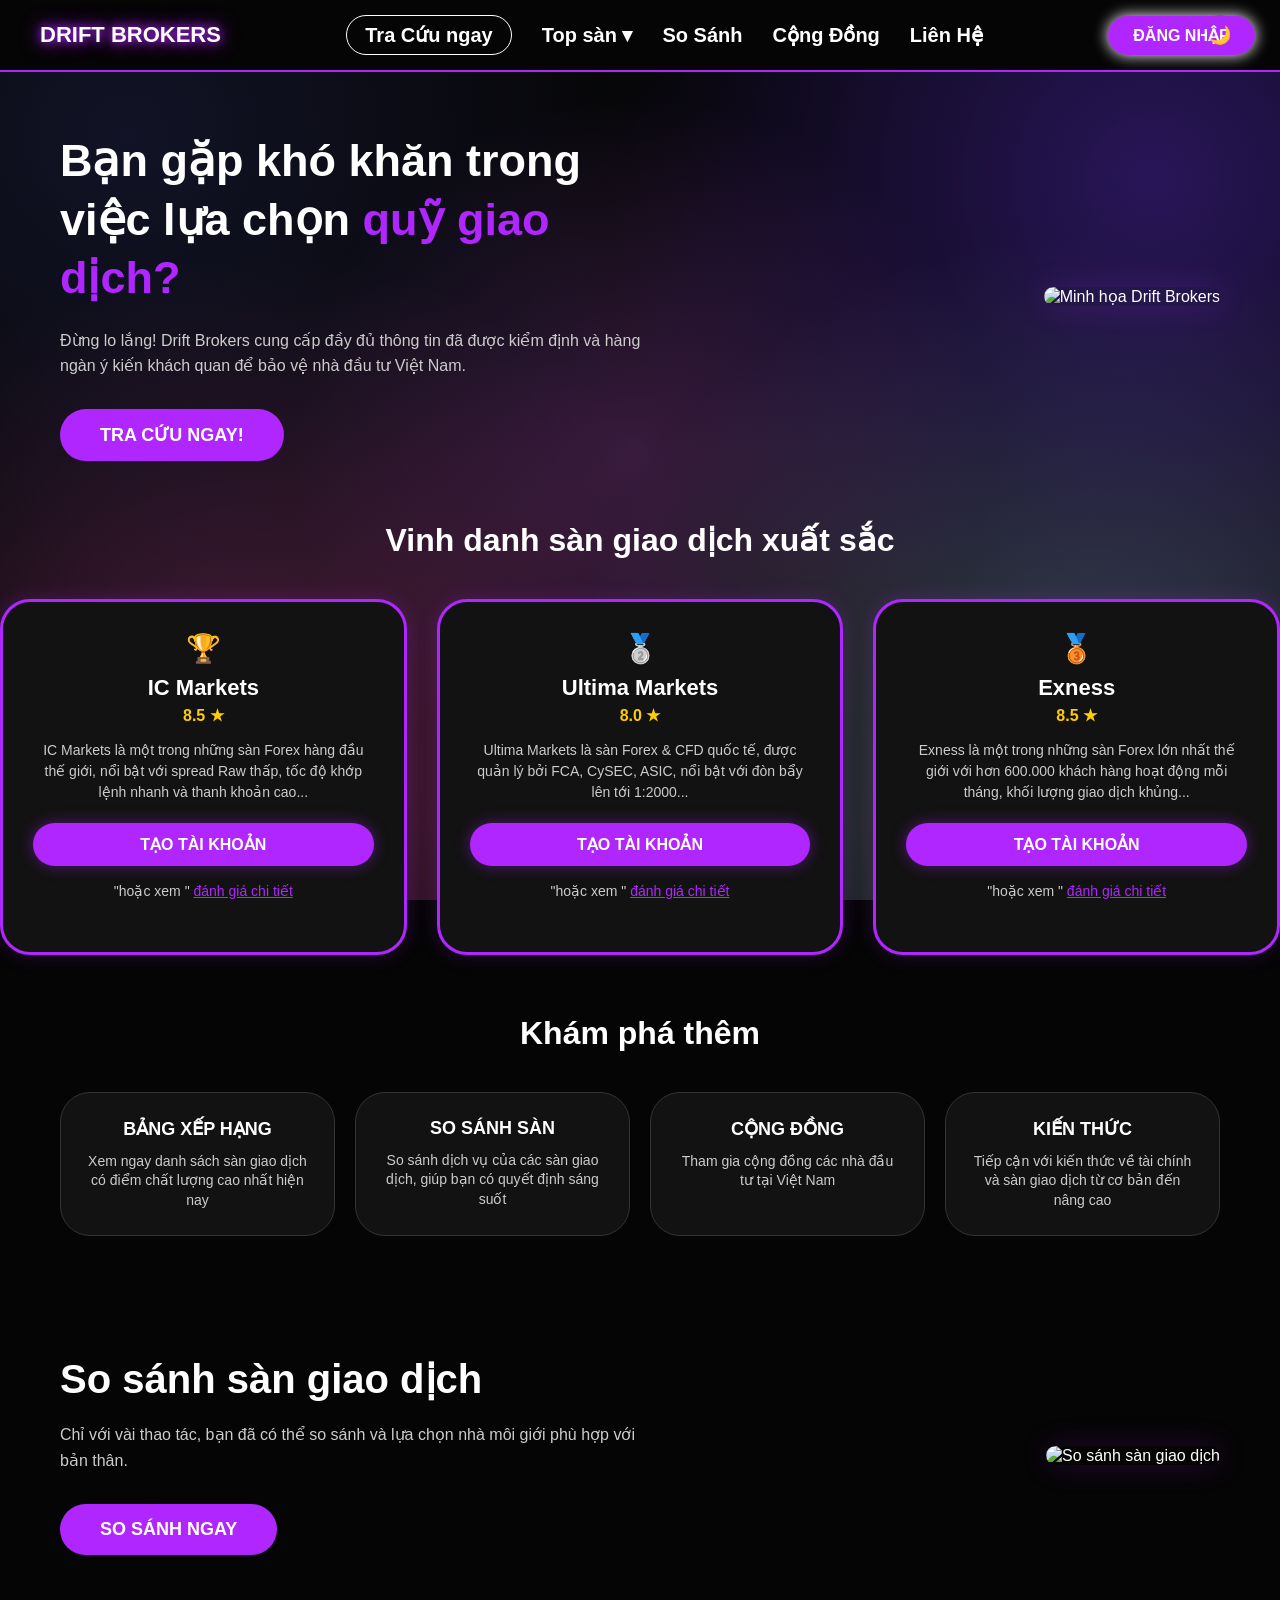
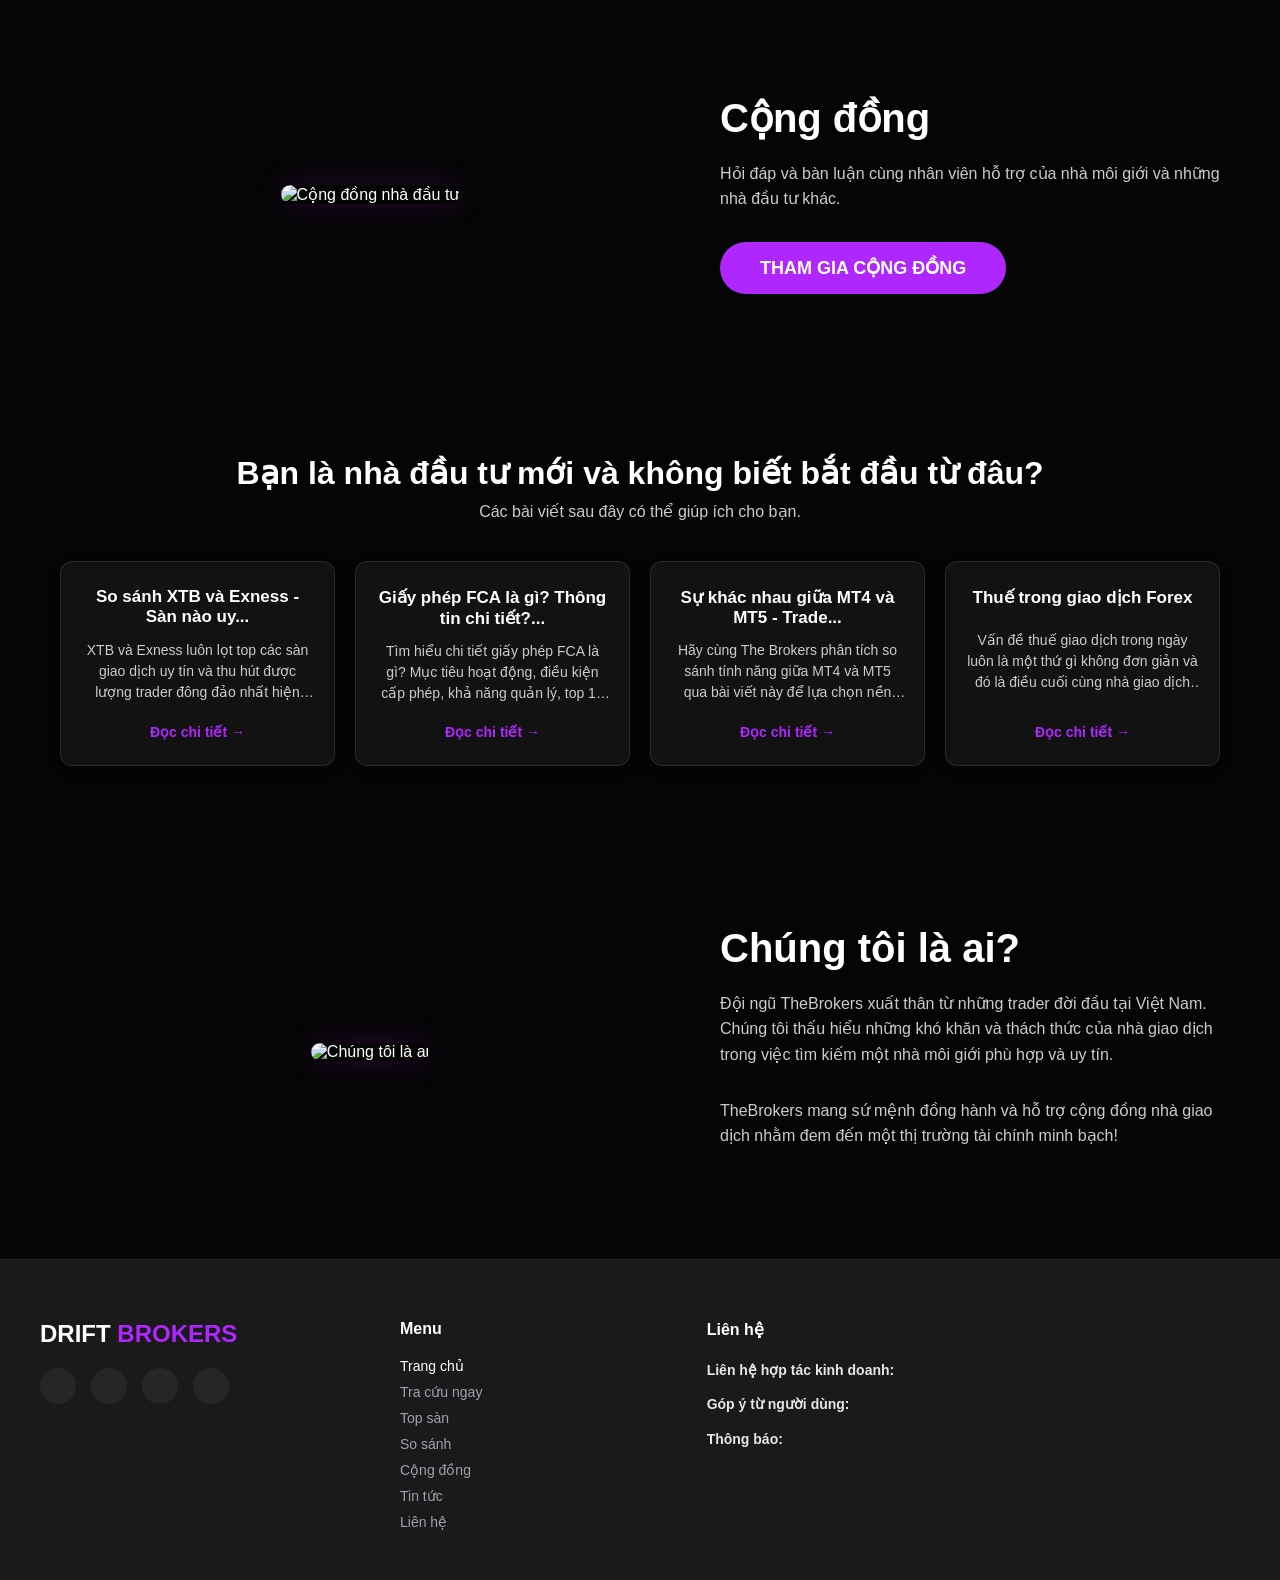
==== index.html @ eaf584ca "1" ====
<!DOCTYPE html>
<html lang="vi">
    <head>
        <meta charset="UTF-8">
        <title> Drift brokers - Nền Tảng Việt Nam </title>
        <link rel="stylesheet" href="style.css">
    </head>
    <body>
        <!--#region 1. thanh menu -->
        <header class="navbar">
            <div class="logo"> DRIFT BROKERS </div>
            <nav>
                <ul class="nav-links">
                    <li><a href="tracuu.html" class="btn-outline">Tra Cứu ngay</a></li>
                    <li class="dropdown">
                        <a href="#">Top sàn ▾</a>
                        <ul class="dropdown-content">
                            <li><a href="#">Sàn Ngoại Hối (Forex)</a></li>
                            <li><a href="#">Quỹ Cấp Vốn</a></li>
                        </ul>
                    </li>
                    <li><a href="a">So Sánh</a></li>
                    <li><a href="a">Cộng Đồng</a></li>
                    <li><a href="a">Liên Hệ</a></li>
                </ul>
            </nav>
            <a href="#" class="btn-login">ĐĂNG NHẬP</a>
            <button id="btn-doi-mau" class="theme-btn" title="Chuyển đổi giao diện">🌙</button>
        </header>
        <!-- #endregion -->
        <!--#region 2. Trang chủ -->
        <section class="hero-section">
        <div class="hero-content">
            <h1>Bạn gặp khó khăn trong việc lựa chọn <span class="highlight">quỹ giao dịch?</span></h1>
            <p>Đừng lo lắng! Drift Brokers cung cấp đầy đủ thông tin đã được kiểm định và hàng ngàn ý kiến khách quan để bảo vệ nhà đầu tư Việt Nam.</p>
            <a href="#" class="btn-primary">TRA CỨU NGAY!</a>
        </div>
        <div class="hero-image">
            <img src="https://via.placeholder.com/500x400/111111/b026ff?text=Drift+Brokers" alt="Minh họa Drift Brokers">
        </div>
        </section>
        <!-- #endregion -->
        <!--#region 3. phần vinh danh phần giao dịch xuất sắc -->
    <section class="container-selection">
        <h2 class="section-title">Vinh danh sàn giao dịch xuất sắc</h2>
        <div class="cards-grid-3">
            <!--thẻ sàn 1-->
            <div class="featured-card">
                <div class="card-badge">🏆</div>
                <h3>IC Markets</h3>
                <span class="rating">8.5 ★</span>
                <p>IC Markets là một trong những sàn Forex hàng đầu thế giới, nổi bật với spread Raw thấp, tốc độ khớp lệnh nhanh và thanh khoản cao...</p>
                <a href="#" class="btn-card">TẠO TÀI KHOẢN</a>
                <p class="card-sub">"hoặc xem "
                    <a href="#">đánh giá chi tiết</a>
                </p>
            </div>
            <!--thẻ sàn 2 -->
            <div class="featured-card">
                <div class="card-badge">🥈</div>
                <h3>Ultima Markets</h3>
                <span class="rating">8.0 ★</span>
                <p>Ultima Markets là sàn Forex & CFD quốc tế, được quản lý bởi FCA, CySEC, ASIC, nổi bật với đòn bẩy lên tới 1:2000...</p>
                <a href="#" class="btn-card">TẠO TÀI KHOẢN</a>
                <p class="card-sub">"hoặc xem "
                    <a href="#">đánh giá chi tiết</a>
                </p>
            </div>
            <!--thẻ sàn 3 -->
            <div class="featured-card">
                <div class="card-badge">🥉</div>
                <h3>Exness</h3>
                <span class="rating">8.5 ★</span>
                <p>Exness là một trong những sàn Forex lớn nhất thế giới với hơn 600.000 khách hàng hoạt động mỗi tháng, khối lượng giao dịch khủng...</p>
                <a href="#" class="btn-card">TẠO TÀI KHOẢN</a>
                <p class="card-sub">"hoặc xem "
                    <a href="#">đánh giá chi tiết</a>
        </div>
    </section>
    <!--#endregion-->
        <!--#region 4. phần khám phá thêm-->
    <section class="container-section">
        <h2 class="section-title">Khám phá thêm</h2>
        <div class="cards-grid-4">
            <div class="explore-card">
                <h3>BẢNG XẾP HẠNG</h3>
                <p>Xem ngay danh sách sàn giao dịch có điểm chất lượng cao nhất hiện nay</p>
            </div>
            <div class="explore-card">
                <h3>SO SÁNH SÀN</h3>
                <p>So sánh dịch vụ của các sàn giao dịch, giúp bạn có quyết định sáng suốt</p>
            </div>
            <div class="explore-card">
                <h3>CỘNG ĐỒNG</h3>
                <p>Tham gia cộng đồng các nhà đầu tư tại Việt Nam</p>
            </div>
            <div class="explore-card">
                <h3>KIẾN THỨC</h3>
                <p>Tiếp cận với kiến thức về tài chính và sàn giao dịch từ cơ bản đến nâng cao</p>
            </div>
        </div>
    </section> 
    <!-- #endregion -->   
        <!--#region 5. khu vực so sánh sàn giao dịch-->
    <section class="hero-section">
        <div class="hero-content">
            <h2>So sánh sàn giao dịch</h2>
            <p>Chỉ với vài thao tác, bạn đã có thể so sánh và lựa chọn nhà môi giới phù hợp với bản thân.</p>
            <a href="#" class="btn-primary">SO SÁNH NGAY</a>
        </div>
    
        <div class="hero-image">
            <img src="https://via.placeholder.com/500x350/111111/00bff?text=So+Sanh+San+Giao+Dich" alt="So sánh sàn giao dịch">
        </div>
    </section>   
        <!-- #endregion -->
        <!--#region 6. khu vực Cộng đồng-->
    <section class="community-section">
        <div class="hero-content">
            <h2>Cộng đồng</h2>
            <p>Hỏi đáp và bàn luận cùng nhân viên hỗ trợ của nhà môi giới và những nhà đầu tư khác.</p>
            <a href="#" class="btn-primary">THAM GIA CỘNG ĐỒNG</a>
        </div>
        <div class="hero-image">
            <img src="https://via.placeholder.com/500x350/111111/00bfff?text=Cong+Dong+Dau+Tu" alt="Cộng đồng nhà đầu tư">
        </div>
    </section>
        <!-- #endregion -->
        <!--#region 7. các bài viết có thể giúp ích-->
    <section class="beginner-section">
        <div class="beginner-header">
            <h2>Bạn là nhà đầu tư mới và không biết bắt đầu từ đâu?</h2>
            <p>Các bài viết sau đây có thể giúp ích cho bạn.</p>
        </div>
        <div class="card-grid">
            <!-- Thẻ bài viết 1 -->
            <div class="article-card">
                <h3>So sánh XTB và Exness - Sàn nào uy...</h3>
                <p>XTB và Exness luôn lọt top các sàn giao dịch uy tín và thu hút được lượng trader đông đảo nhất hiện nay. The Brokers sẽ giúp bạn biết nên lựa chọn sàn nào.</p>
                <a href="#" class="read-more">Đọc chi tiết →</a>
            </div>

            <!-- Thẻ bài viết 2 -->
            <div class="article-card">
                <h3>Giấy phép FCA là gì? Thông tin chi tiết?...</h3>
                <p>Tìm hiểu chi tiết giấy phép FCA là gì? Mục tiêu hoạt động, điều kiện cấp phép, khả năng quản lý, top 10 sàn có giấy phép của FCA nay.</p>
                <a href="#" class="read-more">Đọc chi tiết →</a>
            </div>

            <!-- Thẻ bài viết 3 -->
            <div class="article-card">
                <h3>Sự khác nhau giữa MT4 và MT5 - Trade...</h3>
                <p>Hãy cùng The Brokers phân tích so sánh tính năng giữa MT4 và MT5 qua bài viết này để lựa chọn nền tảng phù hợp với bạn nhất! Xem ngay!</p>
                <a href="#" class="read-more">Đọc chi tiết →</a>
            </div>

            <!-- Thẻ bài viết 4 -->
            <div class="article-card">
                <h3>Thuế trong giao dịch Forex</h3>
                <p>Vấn đề thuế giao dịch trong ngày luôn là một thứ gì không đơn giản và đó là điều cuối cùng nhà giao dịch muốn giải quyết sau một năm trầy trật, hy vọng sẽ kết thúc với nhiều lợi nhuận. Báo cáo thuế có vô số quy tắc và tiềm ẩn nhiều nghĩa vụ. Bài viết này phân tích cách tính khung thuế, sự khác nhau của các khu vực, các quy tắc cần lưu ý, cũng như đưa ra một số bí quyết vô giá để tính thuế hiệu quả.</p>
                <a href="#" class="read-more">Đọc chi tiết →</a>
            </div>
        </div>
    </section>
        <!-- #endregion -->
        <!--#region 8. phần chúng tôi là ai-->
    <section class="community-section">
        <div class="hero-content">
            <h2>Chúng tôi là ai?</h2>
            <p>Đội ngũ TheBrokers xuất thân từ những trader đời đầu tại Việt Nam. Chúng tôi thấu hiểu những khó khăn và thách thức của nhà giao dịch trong việc tìm kiếm một nhà môi giới phù hợp và uy tín.</p>
            <p>TheBrokers mang sứ mệnh đồng hành và hỗ trợ cộng đồng nhà giao dịch nhằm đem đến một thị trường tài chính minh bạch!</p>
        </div>
        <div class="hero-image">
            <img src="đường-dẫn-ảnh-minh-hoạ của-bạn" alt="Chúng tôi là ai">
        </div>
    </section>
        <!-- #endregion -->
    <script src="scrift.js"></script>
    </body>
    <footer class="site-footer">
        <div class="footer-container">    
            <div class="footer-col footer-brand">
                <h2 class="footer-logo">DRIFT <span>BROKERS</span></h2>
                <div class="social-icons">
                    <a href="https://www.facebook.com/" target="_blank"><i class="fab fa-facebook-f"></i></a>
                    <a href="https://x.com/?lang=vi" target="_blank"><i class="fab fa-twitter"></i></a>
                    <a href="https://www.instagram.com/" target="_blank"><i class="fab fa-instagram"></i></a>
                    <a href="https://www.youtube.com/" target="_blank"><i class="fab fa-youtube"></i></a>
                </div>
            </div>
            <div class="footer-col">
                <h3>Menu</h3>
                <ul class="footer-menu">
                    <li><a href="#" class="active">Trang chủ</a></li>
                    <li><a href="#">Tra cứu ngay</a></li>
                    <li><a href="#">Top sàn</a></li>
                    <li><a href="#">So sánh</a></li>
                    <li><a href="#">Cộng đồng</a></li>
                    <li><a href="#">Tin tức</a></li>
                    <li><a href="#">Liên hệ</a></li>
                </ul>
            </div>
            <div class="footer-col footer-contact">
                <h3>Liên hệ</h3>
                <p><strong>Liên hệ hợp tác kinh doanh:</strong> </p>
                <p><strong>Góp ý từ người dùng:</strong> </p>
                <p><strong>Thông báo:</strong> </p>
            </div>
        </div>
    </footer>
</html>
---- style.css ----
/* --- 1. Thiết lập khung toàn trang --- */
* {
    margin: 0; 
    padding: 0; 
    box-sizing: border-box;
}

/* ==========================================
   HỆ THỐNG BIẾN MÀU SÁNG / TỐI (THEME)
=========================================== */
:root {
    --bg-main: #050505;
    --bg-card: #121212;
    --text-main: #ffffff;
    --text-muted: #cccccc;
    --border-color: #b026ff;
}

body.light-mode {
    --bg-main: #f8fafc;
    --bg-card: #ffffff;
    --text-main: #0f172a;
    --text-muted: #475569;
    --border-color: #cbd5e1;
}

body {
    background-color: var(--bg-main);
    color: var(--text-main);
    font-family: 'Inter', -apple-system, BlinkMacSystemFont, "Segoe UI", Roboto, Helvetica, Arial, sans-serif;
    transition: background-color 0.3s ease, color 0.3s ease;
    background-image: 
        radial-gradient(circle at 10% 15%, rgba(33, 36, 77, 0.45) 0%, transparent 40%),
        radial-gradient(circle at 90% 20%, rgba(74, 38, 171, 0.5) 0%, transparent 40%),
        radial-gradient(circle at 50% 50%, rgba(149, 67, 167, 0.35) 0%, transparent 45%),
        radial-gradient(circle at 20% 85%, rgba(227, 80, 168, 0.35) 0%, transparent 40%),
        radial-gradient(circle at 85% 85%, rgba(184, 231, 234, 0.3) 0%, transparent 40%);
    background-attachment: fixed;
}

/* --- 2. Thanh menu --- */
.navbar {
    background-color: var(--bg-main);
    padding: 15px 40px;
    display: flex;
    justify-content: space-between;
    align-items: center;
    border-bottom: 2px solid var(--border-color);
    transition: 0.3s;
}

.logo{
    color: var(--text-main); 
    font-size: 22px;
    font-weight: bold;
    text-shadow: 0 0 10px #b026ff, 0 0 20px #b026ff;
}
.nav-links {
    list-style: none;
    display: flex;
    align-items: center;
    gap: 30px;
}
.nav-links li a {
    color: var(--text-main);
    text-decoration: none;
    font-size: 20px;
    font-weight: bold;
    transition: 0.3s;
}
.nav-links li a:hover {
    color: #b026ff;
}
.btn-login {
    background-color: #b026ff;
    color: #ffffff;
    padding: 10px 25px;
    border-radius: 25px;
    text-decoration: none; 
    font-weight: bold;
    box-shadow: 0 0 15px #ffffff;
    transition: 0.3s;
}
.btn-login:hover{
    background-color: var(--text-main);
    color: #b026ff;
    box-shadow: 0 0 15px #ffffff;
}
.btn-outline{
    border: 1px solid;
    padding: 8px 18px;
    border-radius: 20px;
    color: var(--text-main);
}

/* --- TÍNH NĂNG NÚT BẤM SÁNG / TỐI --- */
.theme-btn {
    background: none;
    border: 1px solid var(--border-color);
    border-radius: 50%;
    width: 40px;
    height: 40px;
    cursor: pointer;
    font-size: 18px;
    display: flex;
    align-items: center;
    justify-content: center;
    transition: 0.3s;
    margin-left: -180px;
}

.theme-btn:hover {
    transform: scale(1.1);
}

/* Menu thả xuống (Dropdown) */
.dropdown{
    position: relative;
}
.dropdown-content{
    display: none;
    position: absolute;
    top: 100%;
    left: 0;
    background-color: var(--bg-card);
    min-width: 180px;
    border-radius: 8px;
    border: 1px solid #b026ff;
    padding: 10px 0;
    margin-top: 15px;
}
.dropdown-content li a {
    display: block;
    padding: 12px 20px;
    font-weight: normal;
    white-space: nowrap;
    color: var(--text-main);
}
.dropdown:hover .dropdown-content{
    display: block;
}
.dropdown-content li a:hover {
    background-color: rgba(176, 38, 255, 0.1);
}

/* Phần trang chủ (hero-section) */
.hero-section{
    display: flex;
    align-items: center;
    justify-content: space-between;
    max-width: 1200px;
    margin: 80px auto;
    padding: 0 20px;
    gap: 50px;
}
.hero-content{
    flex: 1;
}
.hero-content h1{
    font-size: 45px;
    color: var(--text-main);
    margin-bottom: 20px;
    line-height: 1.3;
}
.hero-content .highlight {
    color: #b026ff;
    /*text-shadow: 0 0 15px #b026ff;*/
}
.hero-content p {
    font-size: 18px;
    color: var(--text-muted);
    margin-bottom: 30px;
    line-height: 1.6;
}
.btn-primary {
    display: inline-block;
    background-color: #b026ff;
    color: #ffffff;
    padding: 15px 40px;
    font-size: 18px;
    font-weight: bold;
    border-radius: 30px;
    text-decoration: none;
    /*box-shadow: 0 0 15px #b026ff;*/
    transition: 0.3s;
}
.btn-primary:hover {
    background-color: var(--text-main);
    color: #b026ff;
    box-shadow: 0 0 25px #ffffff;
    transform: translateY(-3px);
}
.hero-image {
    flex: 1;
    text-align: right;
}
.hero-image img {
    max-width: 100%;
    border-radius: 20px;
    box-shadow: 0 0 30px rgba(176, 38, 255, 0.2);
    animation: float 3s ease-in-out infinite;
}
@keyframes float {
    0% { transform: translateY(0px); }
    50% { transform: translateY(-15px); }
    100% { transform: translateY(0px); }
}

/* phần vinh danh sàn giao dịch xuất sắc */
.container-section {
    max-width: 1200px;
    margin: 60px auto;
    padding: 0 20px;
}

.section-title {
    text-align: center;
    font-size: 32px;
    color: var(--text-main);
    margin-bottom: 40px;
    font-weight: bold;
}

.cards-grid-3 {
    display: flex;
    gap: 30px;
}

.featured-card {
    background-color: var(--bg-card);
    border: 3px solid #b026ff;
    border-radius: 30px;
    padding: 30px;
    flex: 1;
    text-align: center;
    box-shadow: 0 0 20px rgba(176, 38, 255, 0.2);
    transition: 0.3s;
}

.featured-card:hover {
    transform: translateY(-5px);
    box-shadow: 0 0 30px rgba(176, 38, 255, 0.5);
}

.card-badge {
    font-size: 28px;
    margin-bottom: 10px;
}

.featured-card h3 {
    color: var(--text-main);
    font-size: 22px;
    margin-bottom: 5px;
}

.rating {
    color: #ffcc00;
    font-weight: bold;
    font-size: 16px;
    display: block;
    margin-bottom: 15px;
}

.featured-card p {
    color: var(--text-muted);
    font-size: 14px;
    line-height: 1.5;
    margin-bottom: 20px;
}

.btn-card {
    display: block;
    background-color: #b026ff;
    color: #fff;
    padding: 12px;
    border-radius: 25px;
    text-decoration: none;
    font-weight: bold;
    margin-bottom: 15px;
    box-shadow: 0 0 15px rgba(176, 38, 255, 0.4);
    transition: 0.3s;
}

.btn-card:hover {
    background-color: var(--text-main);
    color: #b026ff;
}

.card-sub {
    font-size: 13px;
    color: var(--text-muted);
}

.card-sub a {
    color: #b026ff;
    text-decoration: underline;
}

/* phần khám phá thêm */
.cards-grid-4 {
    display: flex;
    gap: 20px;
}

.explore-card {
    background-color: var(--bg-card);
    border: 1px solid #333;
    border-radius: 30px;
    padding: 25px;
    flex: 1;
    transition: 0.3s;
    text-align: center;
}

.explore-card:hover {
    border-color: #b026ff;
    transform: translateY(-3px);
    box-shadow: 0 0 20px rgba(176, 38, 255, 0.3);
}

.explore-card h3 {
    color: var(--text-main);
    font-size: 18px;
    margin-bottom: 12px;
}

.explore-card p {
    color: var(--text-muted);
    font-size: 14px;
    line-height: 1.4;
}

/* phần tìm kiếm tra cứu */
.search-banner{
    background: linear-gradient(45deg, #0a0014, #1a0033);
    padding: 100px 20px;
    text-align: center;
    border-bottom: 2px solid #b026ff;
}
.search-banner h2{
    color: #ffffff;
    font-size: 40px;
    text-shadow: 0 0 20px #b026ff;
    margin-bottom: 40px;
}
.search-box input{
    flex: 1;
    padding: 20px 30px;
    font-size: 18px;
    background: transparent;
    border: none;
    color: #ffffff;
    outline: none;
}
.search-box button {
    background-color: #b026ff;
    padding: 0 40px;
    color: #ffffff;
    border: none;
    font-size: 18px;
    font-weight: bold;
    cursor: pointer;
    transition: 0.3s;
}
.search-box button:hover{
    background-color: #ffffff;
    color: #b026ff;
    box-shadow: 0 0 15px #ffffff;
}

/* Phần so sánh sàn giao dịch */
.hero-section {
    display: flex;
    align-items: center;
    justify-content: space-between;
    gap: 40px;
    max-width: 1200px;
    margin: 0 auto;
    padding: 60px 20px;
}
.hero-section .hero-text {
    flex: 0 0 50%; 
    max-width: 550px;
}


.hero-section .hero-image {
    flex: 0 0 45%;
    display: flex;
    justify-content: flex-end; 
}
.hero-text h2, 
.hero-text p, 
.hero-text a {
    display: block; 
    margin-bottom: 20px;
}
/* --- PHẦN CỘNG ĐỒNG --- */
.community-section {
    display: flex;
    align-items: center;
    justify-content: space-between;
    max-width: 1200px;
    margin: 0 auto;
    padding: 80px 20px;
    gap: 40px;
    flex-direction: row-reverse; 
}

.community-section .hero-content {
    flex: 1;
    max-width: 500px;
}

.community-section .hero-image {
    flex: 1;
    display: flex;
    justify-content: center;
}
/* --- TÙY CHỈNH RIÊNG CHO ẢNH VÀ CHỮ CỦA TỪNG PHẦN --- */
.hero-content h2 { font-size: 40px; font-weight: bold; margin-bottom: 20px; }
.hero-content p { font-size: 16px; margin-bottom: 30px; }
.hero-image img { max-width: 450px; height: auto; border-radius: 12px; }

/* --- phần bài viết cho người mới --- */
.beginner-section {
    max-width: 1200px;
    margin: 0 auto;
    padding: 80px 20px;
    text-align: center;
}
.beginner-header {
    margin-bottom: 40px;
}
.beginner-header h2 {
    font-size: 32px;
    font-weight: bold;
    color: var(--text-main);
    margin-bottom: 10px;
}

.beginner-header p {
    font-size: 16px;
    color: var(--text-muted);
}
.card-grid {
    display: grid;
    grid-template-columns: repeat(4, 1fr);
    gap: 20px;
    text-align: center;
}
.article-card {
    background-color: var(--bg-card, #ffffff);
    border: 1px solid rgba(255, 255, 255, 0.1);
    border-radius: 12px;
    padding: 25px 20px;
    display: flex;
    flex-direction: column;
    justify-content: space-between;
    box-shadow: 0 4px 20px rgba(0, 0, 0, 0.05);
    transition: transform 0.3s ease, box-shadow 0.3s ease;
}
.article-card:hover {
    transform: translateY(-5px);
    box-shadow: 0 8px 25px rgba(108, 126, 225, 0.2);
}
.article-card h3 {
    font-size: 17px;
    font-weight: bold;
    color: var(--text-main);
    margin-bottom: 12px;
    display: -webkit-box;
    -webkit-line-clamp: 2; 
    -webkit-box-orient: vertical;
    overflow: hidden;
    text-overflow: ellipsis;
}
.article-card p {
    font-size: 14px;
    color: var(--text-muted);
    line-height: 1.5;
    margin-bottom: 20px;
    display: -webkit-box;
    -webkit-line-clamp: 3; 
    -webkit-box-orient: vertical;
    overflow: hidden;
    text-overflow: ellipsis;
}
.read-more {
    font-size: 14px;
    font-weight: bold;
    color: #b026ff;
    text-decoration: none;
    display: inline-block;
    transition: color 0.2s ease;
}
.read-more:hover {
    color: #b026ff;
    text-decoration: underline;
}

/*--Phần chân trang--*/
.site-footer {
    background-color: #1a1a1a; 
    color: #9ca3af;
    padding: 60px 20px 40px;
    font-size: 14px;
    border-top: 1px solid rgba(255, 255, 255, 0.05);
}

.footer-container {
    max-width: 1200px;
    margin: 0 auto;
    display: grid;
    grid-template-columns: 1.2fr 1fr 2fr; 
    gap: 40px;
}

.footer-logo {
    font-size: 24px;
    font-weight: bold;
    color: #ffffff;
    margin-bottom: 20px;
}

.footer-logo span {
    color: #b026ff;
}

.social-icons {
    display: flex;
    gap: 15px;
}

.social-icons a {
    display: flex;
    align-items: center;
    justify-content: center;
    width: 36px;
    height: 36px;
    background-color: rgba(255, 255, 255, 0.05);
    color: #ffffff;
    border-radius: 50%;
    text-decoration: none;
    transition: background 0.3s ease;
}

.social-icons a:hover {
    background-color: #00bfff;
}

.footer-col h3 {
    font-size: 16px;
    font-weight: bold;
    color: #ffffff;
    margin-bottom: 20px;
}

.footer-menu {
    list-style: none;
    padding: 0;
    margin: 0;
}

.footer-menu li {
    margin-bottom: 10px;
}

.footer-menu a {
    color: #9ca3af;
    text-decoration: none;
    transition: color 0.2s ease;
}

.footer-menu a:hover, .footer-menu a.active {
    color: #ffffff;
}

.footer-contact p {
    margin-bottom: 12px;
    line-height: 1.6;
}

.footer-contact strong {
    color: #e5e7eb;
}
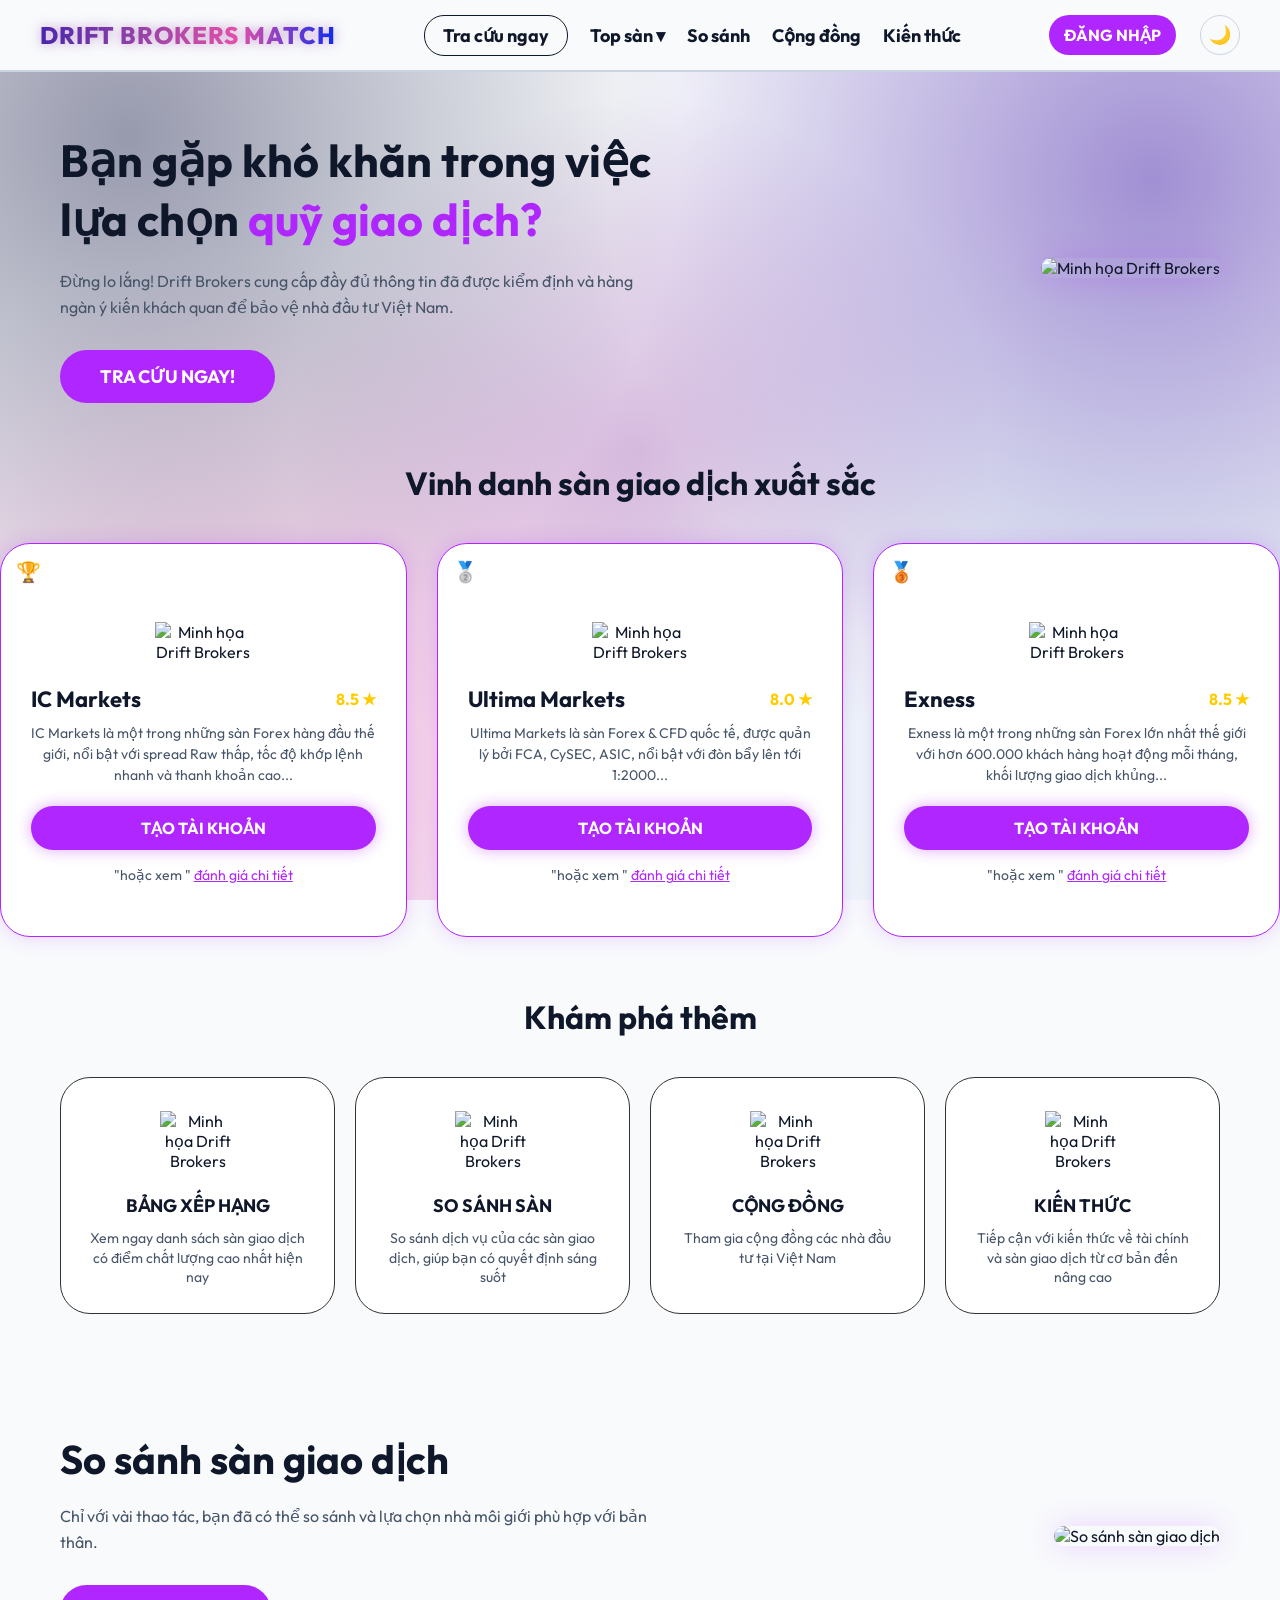
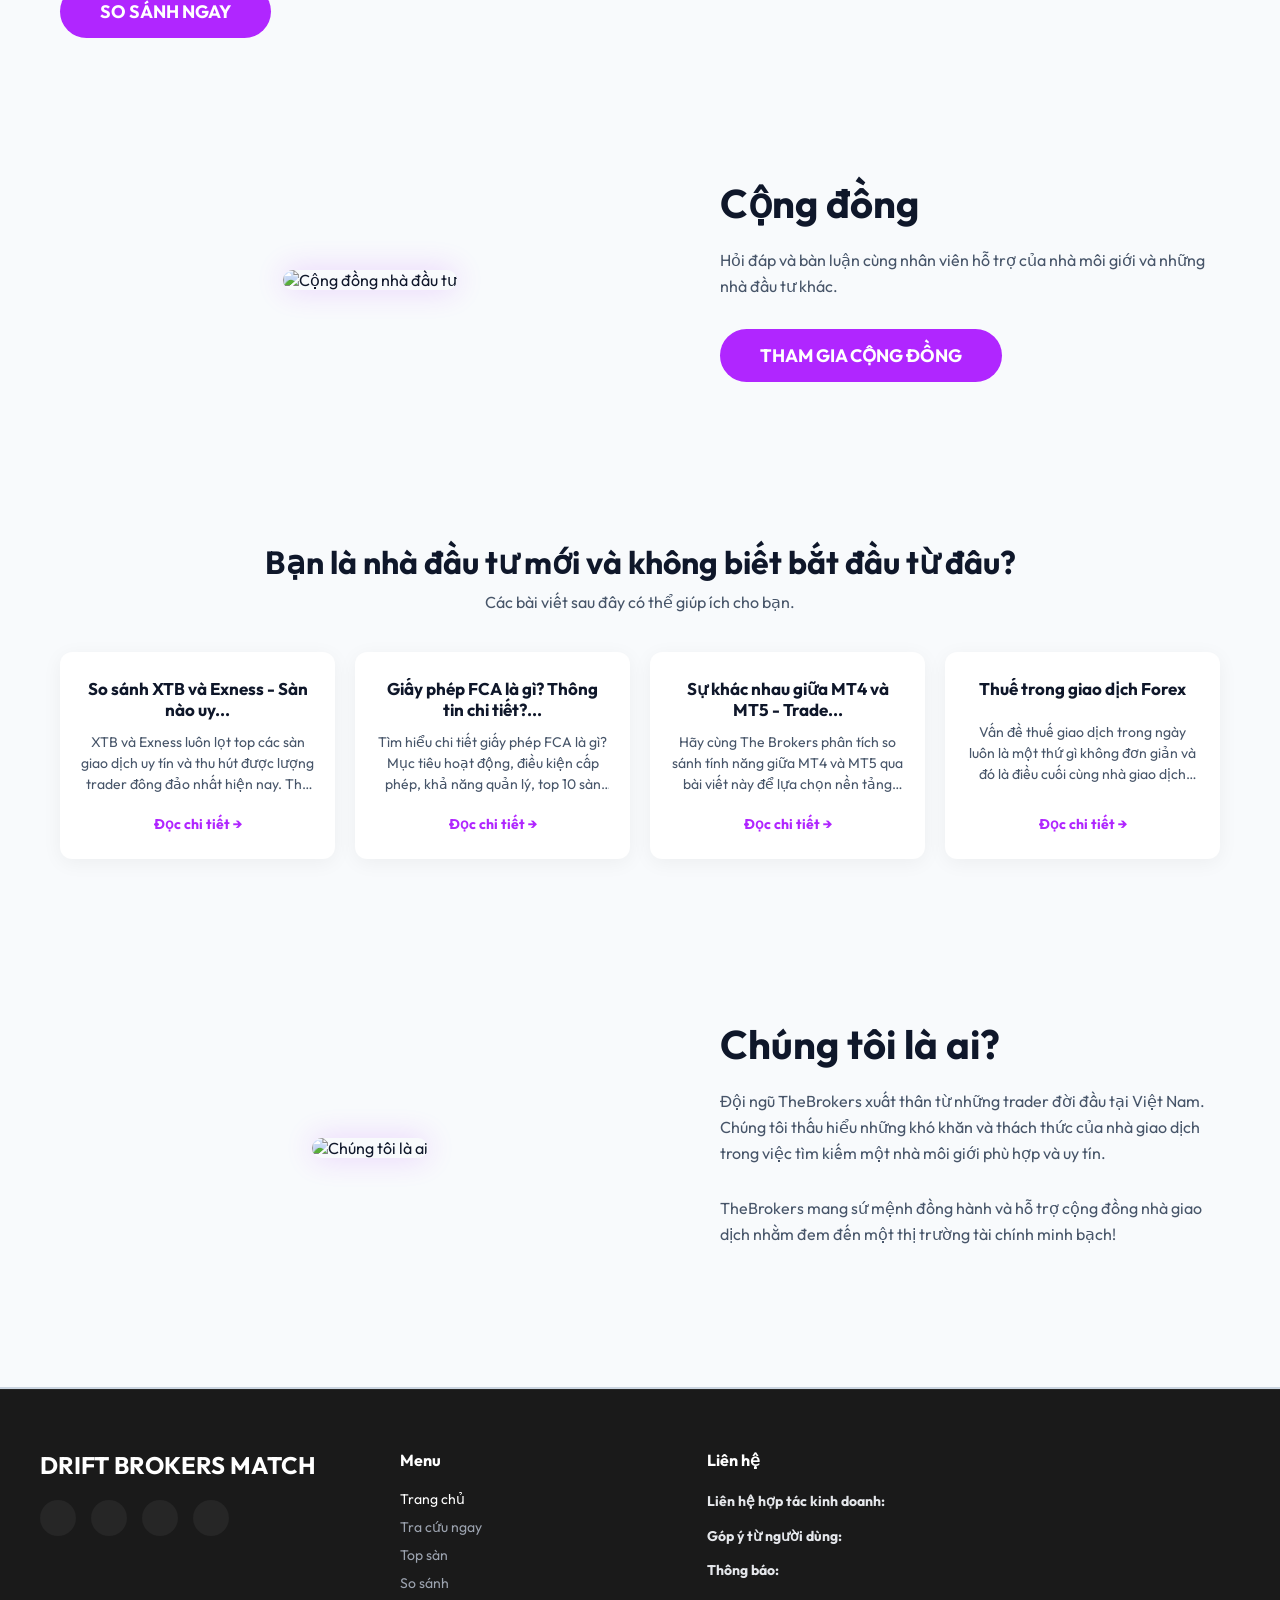
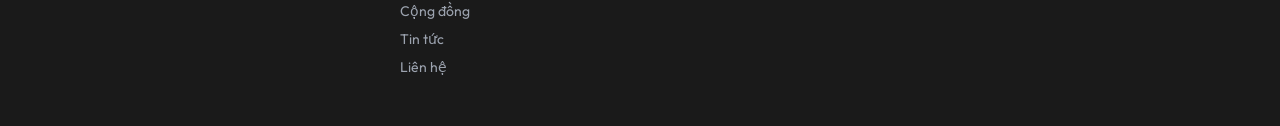
==== commit 081e437c: "cập nhật" ====
--- a/index.html
+++ b/index.html
@@ -2,41 +2,25 @@
 <html lang="vi">
     <head>
         <meta charset="UTF-8">
-        <title> Drift brokers - Nền Tảng Việt Nam </title>
-        <link rel="stylesheet" href="style.css">
+        <title> Drift Brokers Match- Nền Tảng Việt Nam </title>
+        <link rel="preconnect" href="https://fonts.googleapis.com">
+        <link rel="preconnect" href="https://fonts.gstatic.com" crossorigin>
+        <link href="https://fonts.googleapis.com/css2?family=Outfit:wght@400;500;600;700;800&display=swap" rel="stylesheet">
+        <link rel="stylesheet" href="../Style/Trangchu.css">
     </head>
     <body>
         <!--#region 1. thanh menu -->
-        <header class="navbar">
-            <div class="logo"> DRIFT BROKERS </div>
-            <nav>
-                <ul class="nav-links">
-                    <li><a href="tracuu.html" class="btn-outline">Tra Cứu ngay</a></li>
-                    <li class="dropdown">
-                        <a href="#">Top sàn ▾</a>
-                        <ul class="dropdown-content">
-                            <li><a href="#">Sàn Ngoại Hối (Forex)</a></li>
-                            <li><a href="#">Quỹ Cấp Vốn</a></li>
-                        </ul>
-                    </li>
-                    <li><a href="a">So Sánh</a></li>
-                    <li><a href="a">Cộng Đồng</a></li>
-                    <li><a href="a">Liên Hệ</a></li>
-                </ul>
-            </nav>
-            <a href="#" class="btn-login">ĐĂNG NHẬP</a>
-            <button id="btn-doi-mau" class="theme-btn" title="Chuyển đổi giao diện">🌙</button>
-        </header>
+        <header id="site-header" class="navbar"></header>
         <!-- #endregion -->
         <!--#region 2. Trang chủ -->
         <section class="hero-section">
         <div class="hero-content">
             <h1>Bạn gặp khó khăn trong việc lựa chọn <span class="highlight">quỹ giao dịch?</span></h1>
             <p>Đừng lo lắng! Drift Brokers cung cấp đầy đủ thông tin đã được kiểm định và hàng ngàn ý kiến khách quan để bảo vệ nhà đầu tư Việt Nam.</p>
-            <a href="#" class="btn-primary">TRA CỨU NGAY!</a>
-        </div>
-        <div class="hero-image">
-            <img src="https://via.placeholder.com/500x400/111111/b026ff?text=Drift+Brokers" alt="Minh họa Drift Brokers">
+            <a href="tracuu.html" class="btn-primary">TRA CỨU NGAY!</a>
+        </div>
+        <div class="hero-image">
+            <img src="https://thebrokers.com/_next/image?url=%2Fhomepage%2Fhome_1.png&w=1920&q=75" alt="Minh họa Drift Brokers">
         </div>
         </section>
         <!-- #endregion -->
@@ -47,8 +31,11 @@
             <!--thẻ sàn 1-->
             <div class="featured-card">
                 <div class="card-badge">🏆</div>
-                <h3>IC Markets</h3>
-                <span class="rating">8.5 ★</span>
+                <img src="https://thebrokers.com/_next/image?url=https%3A%2F%2Fthebrokers.s3.ap-southeast-1.amazonaws.com%2Fic_markets_logo_0c8b2ba099.png&w=1920&q=75" alt="Minh họa Drift Brokers">
+                <div class="card-title-row">
+                    <h3>IC Markets</h3>
+                    <span class="rating">8.5 ★</span>
+                </div>
                 <p>IC Markets là một trong những sàn Forex hàng đầu thế giới, nổi bật với spread Raw thấp, tốc độ khớp lệnh nhanh và thanh khoản cao...</p>
                 <a href="#" class="btn-card">TẠO TÀI KHOẢN</a>
                 <p class="card-sub">"hoặc xem "
@@ -58,8 +45,11 @@
             <!--thẻ sàn 2 -->
             <div class="featured-card">
                 <div class="card-badge">🥈</div>
-                <h3>Ultima Markets</h3>
-                <span class="rating">8.0 ★</span>
+                <img src="https://thebrokers.com/_next/image?url=https%3A%2F%2Fthebrokers.s3.ap-southeast-1.amazonaws.com%2Flogo_ultima_markets_abe28cf712.jpg&w=1920&q=75" alt="Minh họa Drift Brokers">
+                <div class="card-title-row">
+                    <h3>Ultima Markets</h3>
+                    <span class="rating">8.0 ★</span>
+                </div>
                 <p>Ultima Markets là sàn Forex & CFD quốc tế, được quản lý bởi FCA, CySEC, ASIC, nổi bật với đòn bẩy lên tới 1:2000...</p>
                 <a href="#" class="btn-card">TẠO TÀI KHOẢN</a>
                 <p class="card-sub">"hoặc xem "
@@ -69,8 +59,11 @@
             <!--thẻ sàn 3 -->
             <div class="featured-card">
                 <div class="card-badge">🥉</div>
-                <h3>Exness</h3>
-                <span class="rating">8.5 ★</span>
+                <img src="https://thebrokers.com/_next/image?url=https%3A%2F%2Fthebrokers.s3.ap-southeast-1.amazonaws.com%2Flogo_exness_9697108c11.png&w=1920&q=75" alt="Minh họa Drift Brokers">
+                <div class="card-title-row">
+                    <h3>Exness</h3>
+                    <span class="rating">8.5 ★</span>
+                </div>
                 <p>Exness là một trong những sàn Forex lớn nhất thế giới với hơn 600.000 khách hàng hoạt động mỗi tháng, khối lượng giao dịch khủng...</p>
                 <a href="#" class="btn-card">TẠO TÀI KHOẢN</a>
                 <p class="card-sub">"hoặc xem "
@@ -83,18 +76,22 @@
         <h2 class="section-title">Khám phá thêm</h2>
         <div class="cards-grid-4">
             <div class="explore-card">
+                <img src="https://thebrokers.com/_next/image?url=%2Fhomepage%2Fstock-image.png&w=256&q=75" alt="Minh họa Drift Brokers">
                 <h3>BẢNG XẾP HẠNG</h3>
                 <p>Xem ngay danh sách sàn giao dịch có điểm chất lượng cao nhất hiện nay</p>
             </div>
             <div class="explore-card">
+                <img src="https://thebrokers.com/_next/image?url=%2Fhomepage%2Fcompare.png&w=256&q=75" alt="Minh họa Drift Brokers">
                 <h3>SO SÁNH SÀN</h3>
                 <p>So sánh dịch vụ của các sàn giao dịch, giúp bạn có quyết định sáng suốt</p>
             </div>
             <div class="explore-card">
+                <img src="https://thebrokers.com/_next/image?url=%2Fhomepage%2Fcommunity.png&w=256&q=75" alt="Minh họa Drift Brokers">
                 <h3>CỘNG ĐỒNG</h3>
                 <p>Tham gia cộng đồng các nhà đầu tư tại Việt Nam</p>
             </div>
             <div class="explore-card">
+                <img src="https://thebrokers.com/_next/image?url=%2Fhomepage%2Fdocuments.png&w=256&q=75" alt="Minh họa Drift Brokers">
                 <h3>KIẾN THỨC</h3>
                 <p>Tiếp cận với kiến thức về tài chính và sàn giao dịch từ cơ bản đến nâng cao</p>
             </div>
@@ -175,12 +172,13 @@
         </div>
     </section>
         <!-- #endregion -->
-    <script src="scrift.js"></script>
+    <script src="../script.js"></script>
     </body>
+    <header id="site-header" class="navbar"></header>
     <footer class="site-footer">
         <div class="footer-container">    
             <div class="footer-col footer-brand">
-                <h2 class="footer-logo">DRIFT <span>BROKERS</span></h2>
+                <h2 class="footer-logo">DRIFT BROKERS MATCH</h2>
                 <div class="social-icons">
                     <a href="https://www.facebook.com/" target="_blank"><i class="fab fa-facebook-f"></i></a>
                     <a href="https://x.com/?lang=vi" target="_blank"><i class="fab fa-twitter"></i></a>
--- a/Style/Trangchu.css
+++ b/Style/Trangchu.css
@@ -0,0 +1,623 @@
+/* --- 1. Thiết lập khung toàn trang --- */
+* {
+    margin: 0; 
+    padding: 0; 
+    box-sizing: border-box;
+}
+
+/* ==========================================
+   HỆ THỐNG BIẾN MÀU SÁNG / TỐI (THEME)
+=========================================== */
+:root {
+    --bg-main: #f8fafc;
+    --bg-card: #ffffff;
+    --text-main: #0f172a;
+    --text-muted: #475569;
+    --border-color: #cbd5e1;
+}
+
+/* KHI BẬT CHẾ ĐỘ TỐI */
+body.dark-mode {
+    --bg-main: #050505;
+    --bg-card: #121212;
+    --text-main: #ffffff;
+    --text-muted: #cccccc;
+    --border-color: #b026ff;
+}
+
+body {
+    background-color: var(--bg-main);
+    color: var(--text-main);
+    font-family: 'Outfit', sans-serif;
+    transition: background-color 0.3s ease, color 0.3s ease;
+    background-image: 
+        radial-gradient(circle at 10% 15%, rgba(33, 36, 77, 0.45) 0%, transparent 40%),
+        radial-gradient(circle at 90% 20%, rgba(74, 38, 171, 0.5) 0%, transparent 40%),
+        radial-gradient(circle at 50% 50%, rgba(149, 67, 167, 0.35) 0%, transparent 45%),
+        radial-gradient(circle at 20% 85%, rgba(227, 80, 168, 0.35) 0%, transparent 40%),
+        radial-gradient(circle at 85% 85%, rgba(184, 231, 234, 0.3) 0%, transparent 40%);
+    background-attachment: fixed;
+}
+
+/* --- 2. Thanh menu --- */
+.navbar {
+    background-color: var(--bg-main);
+    padding: 15px 40px;
+    display: grid;
+    grid-template-columns: auto 1fr auto auto;
+    gap: 24px;
+    align-items: center;
+    border-bottom: 2px solid var(--border-color);
+    transition: 0.3s;
+}
+
+.navbar > nav {
+    min-width: 0;
+}
+
+.logo{
+    display: inline-block;
+    font-size: 24px ;
+    font-weight: 800 ;
+    font-family: 'Outfit', sans-serif;
+    text-decoration: none;
+    line-height: 1;
+    letter-spacing: 1px;
+    white-space: nowrap;
+    text-transform: uppercase;
+    background: linear-gradient(to right, #4A26AB, #9543A7, #E350A8, #0e2cec);
+    -webkit-background-clip: text;
+    background-clip: text;
+    -webkit-text-fill-color: transparent;
+    filter: drop-shadow(0 0 6px rgba(149, 67, 167, 0.5));
+}
+
+.logo:visited,
+.logo:hover,
+.logo:focus {
+    text-decoration: none;
+}
+.nav-links {
+    list-style: none;
+    display: flex;
+    align-items: center;
+    justify-content: center;
+    gap: 22px;
+}
+.nav-links li a {
+    color: var(--text-main);
+    text-decoration: none;
+    font-size: 18px;
+    font-weight: bold;
+    transition: 0.3s;
+}
+.nav-links li a:hover {
+    color: #b026ff;
+}
+.btn-login {
+    background-color: #b026ff;
+    color: #ffffff;
+    padding: 10px 15px;
+    border-radius: 25px;
+    text-decoration: none; 
+    font-weight: bold;
+    box-shadow: 0 0 15px #ffffff;
+    transition: 0.3s;
+}
+.btn-login:hover{
+    background-color: var(--text-main);
+    color: #b026ff;
+    box-shadow: 0 0 15px #ffffff;
+}
+.btn-outline{
+    border: 1px solid;
+    padding: 8px 18px;
+    border-radius: 20px;
+    color: var(--text-main);
+}
+
+/* --- TÍNH NĂNG NÚT BẤM SÁNG / TỐI --- */
+.theme-btn {
+    background: none;
+    border: 1px solid var(--border-color);
+    border-radius: 50%;
+    width: 40px;
+    height: 40px;
+    cursor: pointer;
+    font-size: 18px;
+    display: flex;
+    align-items: center;
+    justify-content: center;
+    transition: 0.3s;
+    margin-left: 0;
+}
+
+@media (max-width: 980px) {
+    .navbar {
+        grid-template-columns: auto 1fr auto;
+        padding: 15px 24px;
+    }
+
+    .navbar .theme-btn {
+        display: none;
+    }
+
+    .nav-links {
+        gap: 12px;
+    }
+
+    .nav-links li a {
+        font-size: 15px;
+    }
+}
+
+.theme-btn:hover {
+    transform: scale(1.1);
+}
+
+/* Menu thả xuống (Dropdown) */
+.dropdown{
+    position: relative;
+}
+.dropdown-content{
+    display: none;
+    position: absolute;
+    top: 100%;
+    left: 0;
+    z-index: 20;
+    background-color: var(--bg-card);
+    min-width: 180px;
+    border-radius: 8px;
+    border: 1px solid #b026ff;
+    padding: 10px 0;
+    margin-top: 0;
+}
+.dropdown-content li a {
+    display: block;
+    padding: 12px 20px;
+    font-weight: normal;
+    white-space: nowrap;
+    color: var(--text-main);
+}
+.dropdown:hover .dropdown-content{
+    display: block;
+}
+.dropdown-content li a:hover {
+    background-color: rgba(176, 38, 255, 0.1);
+}
+
+/* Phần trang chủ (hero-section) */
+.hero-section{
+    display: flex;
+    align-items: center;
+    justify-content: space-between;
+    max-width: 1200px;
+    margin: 80px auto;
+    padding: 0 20px;
+    gap: 50px;
+}
+.hero-content{
+    flex: 1;
+}
+.hero-content h1{
+    font-size: 45px;
+    color: var(--text-main);
+    margin-bottom: 20px;
+    line-height: 1.3;
+}
+.hero-content .highlight {
+    color: #b026ff;
+    /*text-shadow: 0 0 15px #b026ff;*/
+}
+.hero-content p {
+    font-size: 18px;
+    color: var(--text-muted);
+    margin-bottom: 30px;
+    line-height: 1.6;
+}
+.btn-primary {
+    display: inline-block;
+    background-color: #b026ff;
+    color: #ffffff;
+    padding: 15px 40px;
+    font-size: 18px;
+    font-weight: bold;
+    border-radius: 30px;
+    text-decoration: none;
+    /*box-shadow: 0 0 15px #b026ff;*/
+    transition: 0.3s;
+}
+.btn-primary:hover {
+    background-color: var(--text-main);
+    color: #b026ff;
+    box-shadow: 0 0 25px #ffffff;
+    transform: translateY(-3px);
+}
+.hero-image {
+    flex: 1;
+    text-align: right;
+}
+.hero-image img {
+    max-width: 100%;
+    border-radius: 20px;
+    box-shadow: 0 0 30px rgba(176, 38, 255, 0.2);
+    animation: float 3s ease-in-out infinite;
+}
+@keyframes float {
+    0% { transform: translateY(0px); }
+    50% { transform: translateY(-15px); }
+    100% { transform: translateY(0px); }
+}
+
+/* phần vinh danh sàn giao dịch xuất sắc */
+.container-section {
+    max-width: 1200px;
+    margin: 60px auto;
+    padding: 0 20px;
+}
+
+.section-title {
+    text-align: center;
+    font-size: 32px;
+    color: var(--text-main);
+    margin-bottom: 40px;
+    font-weight: bold;
+}
+
+.cards-grid-3 {
+    display: flex;
+    gap: 30px;
+}
+
+.featured-card {
+    background-color: var(--bg-card);
+    border: 1px solid #b026ff;
+    border-radius: 30px;
+    padding: 30px;
+    flex: 1;
+    text-align: center;
+    box-shadow: 0 0 20px rgba(176, 38, 255, 0.2);
+    transition: 0.3s;
+    position: relative;
+    max-width: 450px; 
+    margin: 0 auto;
+}
+
+.featured-card:hover {
+    transform: translateY(-5px);
+    box-shadow: 0 0 30px rgba(176, 38, 255, 0.5);
+}
+
+.card-badge {
+    font-size: 28px;
+    margin-bottom: 10px;
+    position: absolute;
+    top: 15px;
+    left: 15px;
+    font-size: 20px;
+}
+
+.featured-card h3 {
+    color: var(--text-main);
+    font-size: 22px;
+    margin-bottom: 5px;
+}
+
+.rating {
+    color: #ffcc00;
+    font-weight: bold;
+    font-size: 16px;
+    display: block;
+    margin-bottom: 15px;
+}
+
+.featured-card p {
+    color: var(--text-muted);
+    font-size: 14px;
+    line-height: 1.5;
+    margin-bottom: 20px;
+}
+
+.btn-card {
+    display: block;
+    background-color: #b026ff;
+    color: #fff;
+    padding: 12px;
+    border-radius: 25px;
+    text-decoration: none;
+    font-weight: bold;
+    margin-bottom: 15px;
+    box-shadow: 0 0 15px rgba(176, 38, 255, 0.4);
+    transition: 0.3s;
+}
+
+.btn-card:hover {
+    background-color: var(--text-main);
+    color: #b026ff;
+}
+
+.card-sub {
+    font-size: 13px;
+    color: var(--text-muted);
+}
+
+.card-sub a {
+    color: #b026ff;
+    text-decoration: underline;
+}
+.featured-card img {
+    max-width: 120px; 
+    width: 100%;
+    height: auto;
+    object-fit: contain;
+    display: block;
+    margin: 40px auto 15px auto; 
+    background-color: #ffffff; 
+    padding: 8px 12px;       
+    border-radius: 8px;
+}
+.card-title-row {
+    display: flex;
+    justify-content: space-between; 
+    align-items: center;
+    margin-bottom: 10px;
+}
+.card-title-row h3, .card-title-row .rating {
+    margin: 0; 
+}
+/* phần khám phá thêm */
+.cards-grid-4 {
+    display: flex;
+    gap: 20px;
+}
+
+.explore-card {
+    background-color: var(--bg-card);
+    border: 1px solid #333;
+    border-radius: 30px;
+    padding: 25px;
+    flex: 1;
+    transition: 0.3s;
+    text-align: center;
+}
+
+.explore-card:hover {
+    border-color: #b026ff;
+    transform: translateY(-3px);
+    box-shadow: 0 0 20px rgba(176, 38, 255, 0.3);
+}
+
+.explore-card h3 {
+    color: var(--text-main);
+    font-size: 18px;
+    margin-bottom: 12px;
+}
+
+.explore-card p {
+    color: var(--text-muted);
+    font-size: 14px;
+    line-height: 1.4;
+}
+.explore-card img {
+    max-width: 100px; 
+    width: 100%;
+    height: auto;
+    object-fit: contain;
+    display: block;
+    margin: 0 auto 15px auto; 
+    padding: 8px 12px;       
+    border-radius: 8px;
+}
+/* Phần so sánh sàn giao dịch */
+.hero-section {
+    display: flex;
+    align-items: center;
+    justify-content: space-between;
+    gap: 40px;
+    max-width: 1200px;
+    margin: 0 auto;
+    padding: 60px 20px;
+}
+.hero-section .hero-text {
+    flex: 0 0 50%; 
+    max-width: 550px;
+}
+
+
+.hero-section .hero-image {
+    flex: 0 0 45%;
+    display: flex;
+    justify-content: flex-end; 
+}
+.hero-text h2, 
+.hero-text p, 
+.hero-text a {
+    display: block; 
+    margin-bottom: 20px;
+}
+/* --- PHẦN CỘNG ĐỒNG --- */
+.community-section {
+    display: flex;
+    align-items: center;
+    justify-content: space-between;
+    max-width: 1200px;
+    margin: 0 auto;
+    padding: 80px 20px;
+    gap: 40px;
+    flex-direction: row-reverse; 
+}
+
+.community-section .hero-content {
+    flex: 1;
+    max-width: 500px;
+}
+
+.community-section .hero-image {
+    flex: 1;
+    display: flex;
+    justify-content: center;
+}
+/* --- TÙY CHỈNH RIÊNG CHO ẢNH VÀ CHỮ CỦA TỪNG PHẦN --- */
+.hero-content h2 { font-size: 40px; font-weight: bold; margin-bottom: 20px; }
+.hero-content p { font-size: 16px; margin-bottom: 30px; }
+.hero-image img { max-width: 450px; height: auto; border-radius: 12px; }
+
+/* --- phần bài viết cho người mới --- */
+.beginner-section {
+    max-width: 1200px;
+    margin: 0 auto;
+    padding: 80px 20px;
+    text-align: center;
+}
+.beginner-header {
+    margin-bottom: 40px;
+}
+.beginner-header h2 {
+    font-size: 32px;
+    font-weight: bold;
+    color: var(--text-main);
+    margin-bottom: 10px;
+}
+
+.beginner-header p {
+    font-size: 16px;
+    color: var(--text-muted);
+}
+.card-grid {
+    display: grid;
+    grid-template-columns: repeat(4, 1fr);
+    gap: 20px;
+    text-align: center;
+}
+.article-card {
+    background-color: var(--bg-card, #ffffff);
+    border: 1px solid rgba(255, 255, 255, 0.1);
+    border-radius: 12px;
+    padding: 25px 20px;
+    display: flex;
+    flex-direction: column;
+    justify-content: space-between;
+    box-shadow: 0 4px 20px rgba(0, 0, 0, 0.05);
+    transition: transform 0.3s ease, box-shadow 0.3s ease;
+}
+.article-card:hover {
+    transform: translateY(-5px);
+    box-shadow: 0 8px 25px rgba(108, 126, 225, 0.2);
+}
+.article-card h3 {
+    font-size: 17px;
+    font-weight: bold;
+    color: var(--text-main);
+    margin-bottom: 12px;
+    display: -webkit-box;
+    -webkit-line-clamp: 2; 
+    -webkit-box-orient: vertical;
+    overflow: hidden;
+    text-overflow: ellipsis;
+}
+.article-card p {
+    font-size: 14px;
+    color: var(--text-muted);
+    line-height: 1.5;
+    margin-bottom: 20px;
+    display: -webkit-box;
+    -webkit-line-clamp: 3; 
+    -webkit-box-orient: vertical;
+    overflow: hidden;
+    text-overflow: ellipsis;
+}
+.read-more {
+    font-size: 14px;
+    font-weight: bold;
+    color: #b026ff;
+    text-decoration: none;
+    display: inline-block;
+    transition: color 0.2s ease;
+}
+.read-more:hover {
+    color: #b026ff;
+    text-decoration: underline;
+}
+
+/*--Phần chân trang--*/
+.site-footer {
+    background-color: #1a1a1a; 
+    color: #9ca3af;
+    padding: 60px 20px 40px;
+    font-size: 14px;
+    border-top: 1px solid rgba(255, 255, 255, 0.05);
+}
+
+.footer-container {
+    max-width: 1200px;
+    margin: 0 auto;
+    display: grid;
+    grid-template-columns: 1.2fr 1fr 2fr; 
+    gap: 40px;
+}
+
+.footer-logo {
+    font-size: 24px;
+    font-weight: bold;
+    color: #ffffff;
+    margin-bottom: 20px;
+    margin-bottom: 20px;
+    display: inline-block
+}
+.social-icons {
+    display: flex;
+    gap: 15px;
+}
+
+.social-icons a {
+    display: flex;
+    align-items: center;
+    justify-content: center;
+    width: 36px;
+    height: 36px;
+    background-color: rgba(255, 255, 255, 0.05);
+    color: #ffffff;
+    border-radius: 50%;
+    text-decoration: none;
+    transition: background 0.3s ease;
+}
+
+.social-icons a:hover {
+    background-color: #00bfff;
+}
+
+.footer-col h3 {
+    font-size: 16px;
+    font-weight: bold;
+    color: #ffffff;
+    margin-bottom: 20px;
+}
+
+.footer-menu {
+    list-style: none;
+    padding: 0;
+    margin: 0;
+}
+
+.footer-menu li {
+    margin-bottom: 10px;
+}
+
+.footer-menu a {
+    color: #9ca3af;
+    text-decoration: none;
+    transition: color 0.2s ease;
+}
+
+.footer-menu a:hover, .footer-menu a.active {
+    color: #ffffff;
+}
+
+.footer-contact p {
+    margin-bottom: 12px;
+    line-height: 1.6;
+}
+
+.footer-contact strong {
+    color: #e5e7eb;
+}
